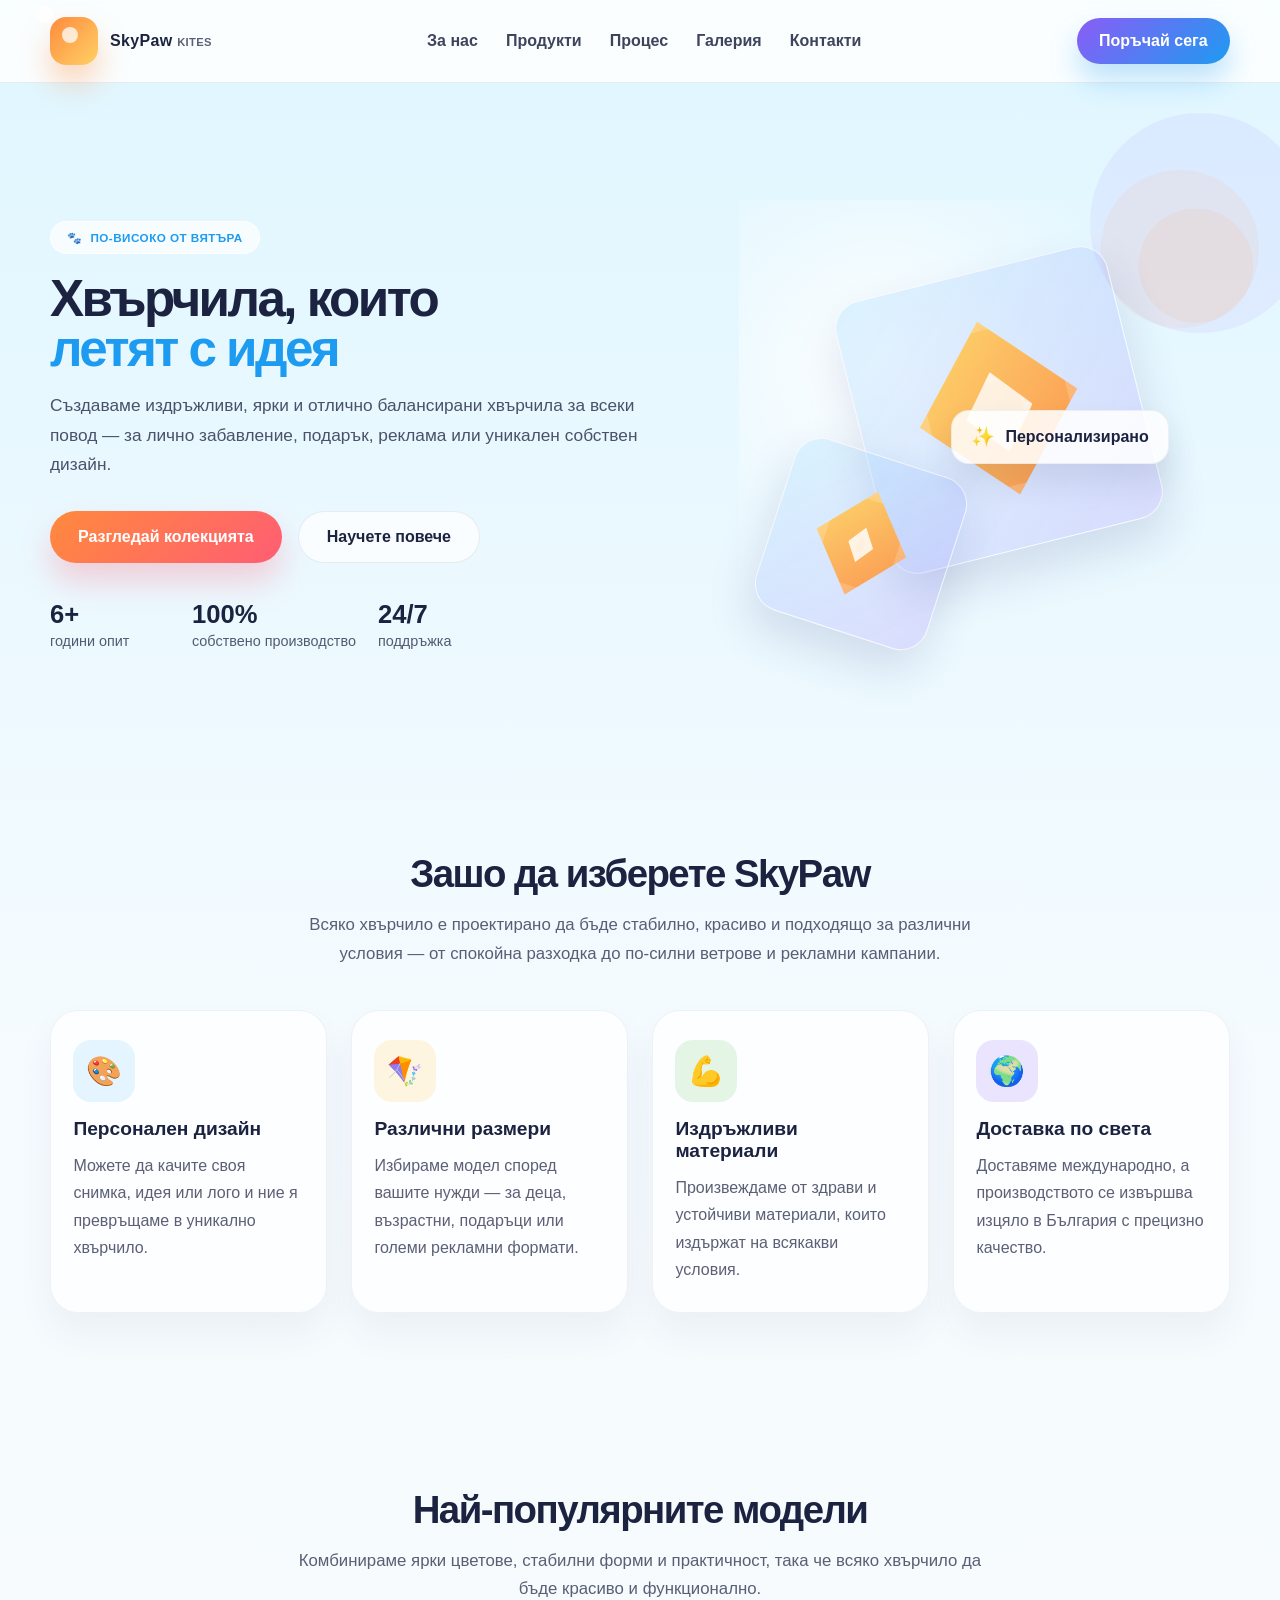
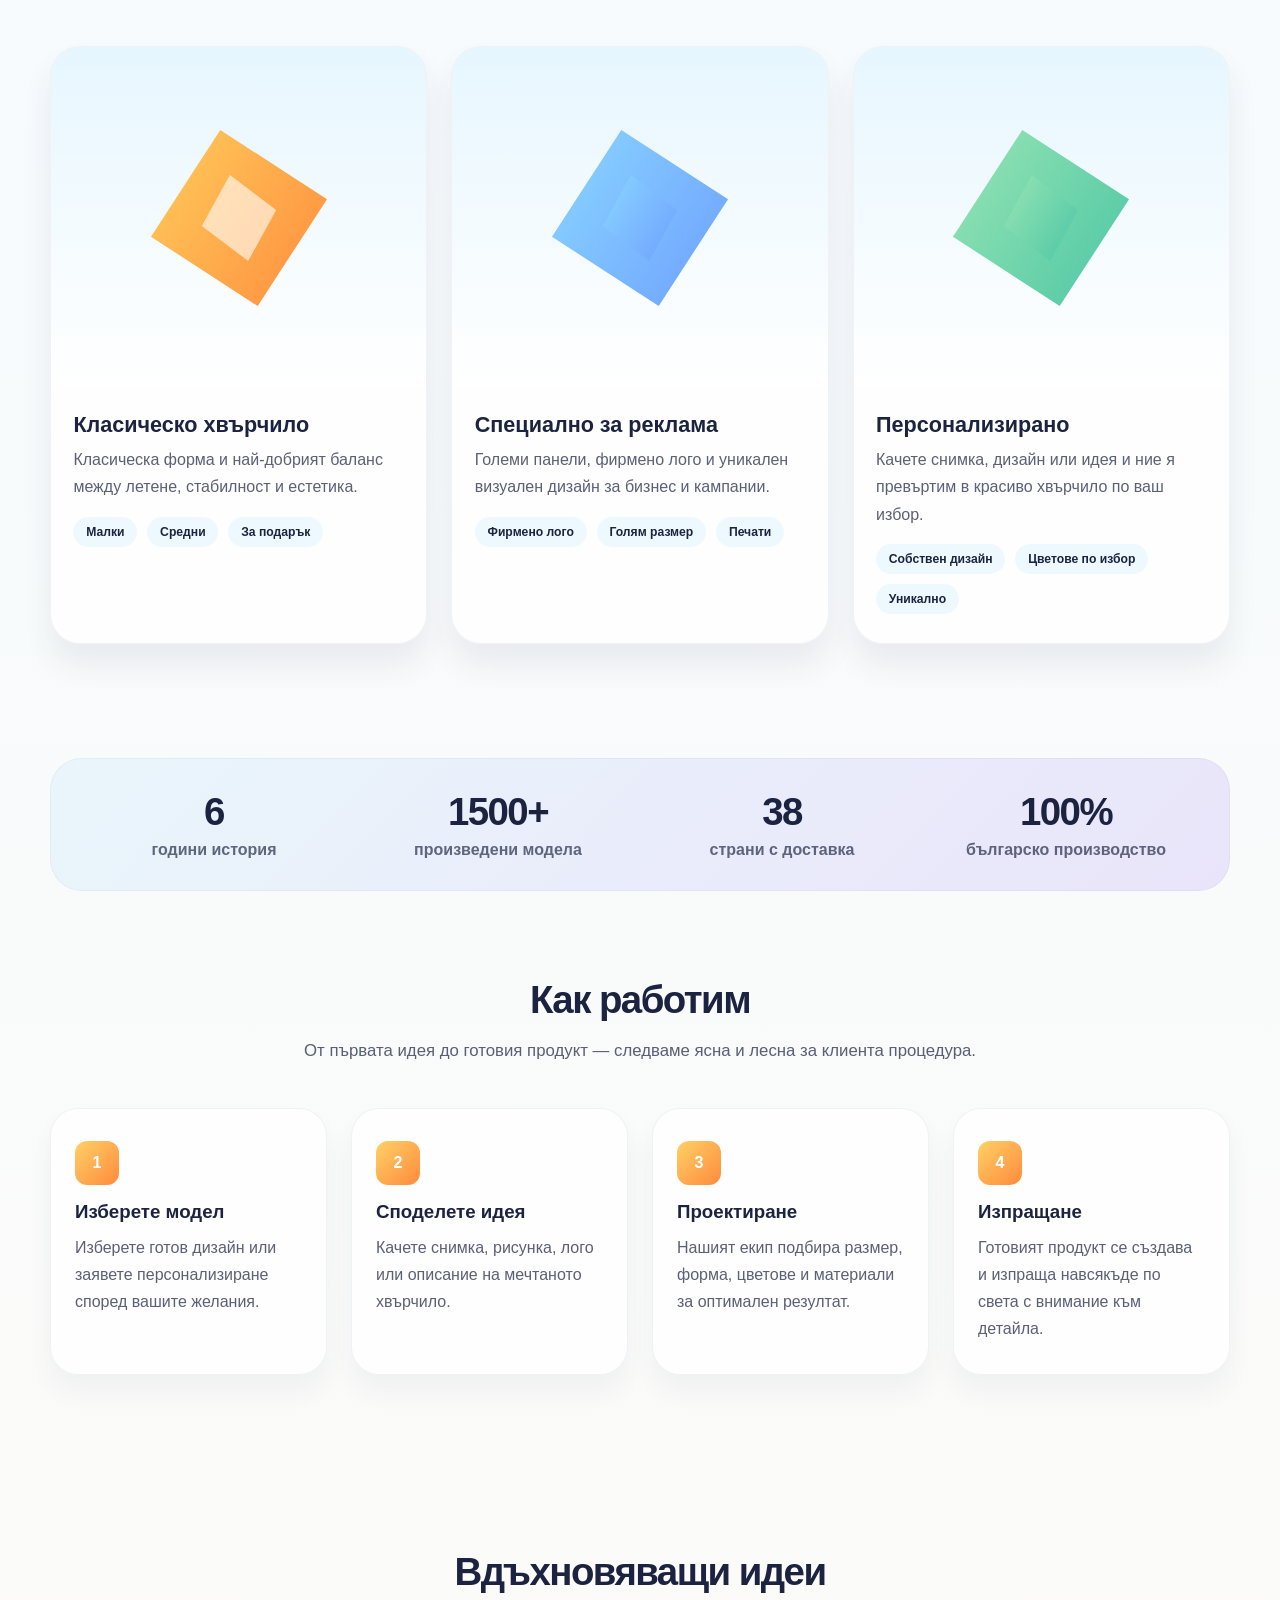
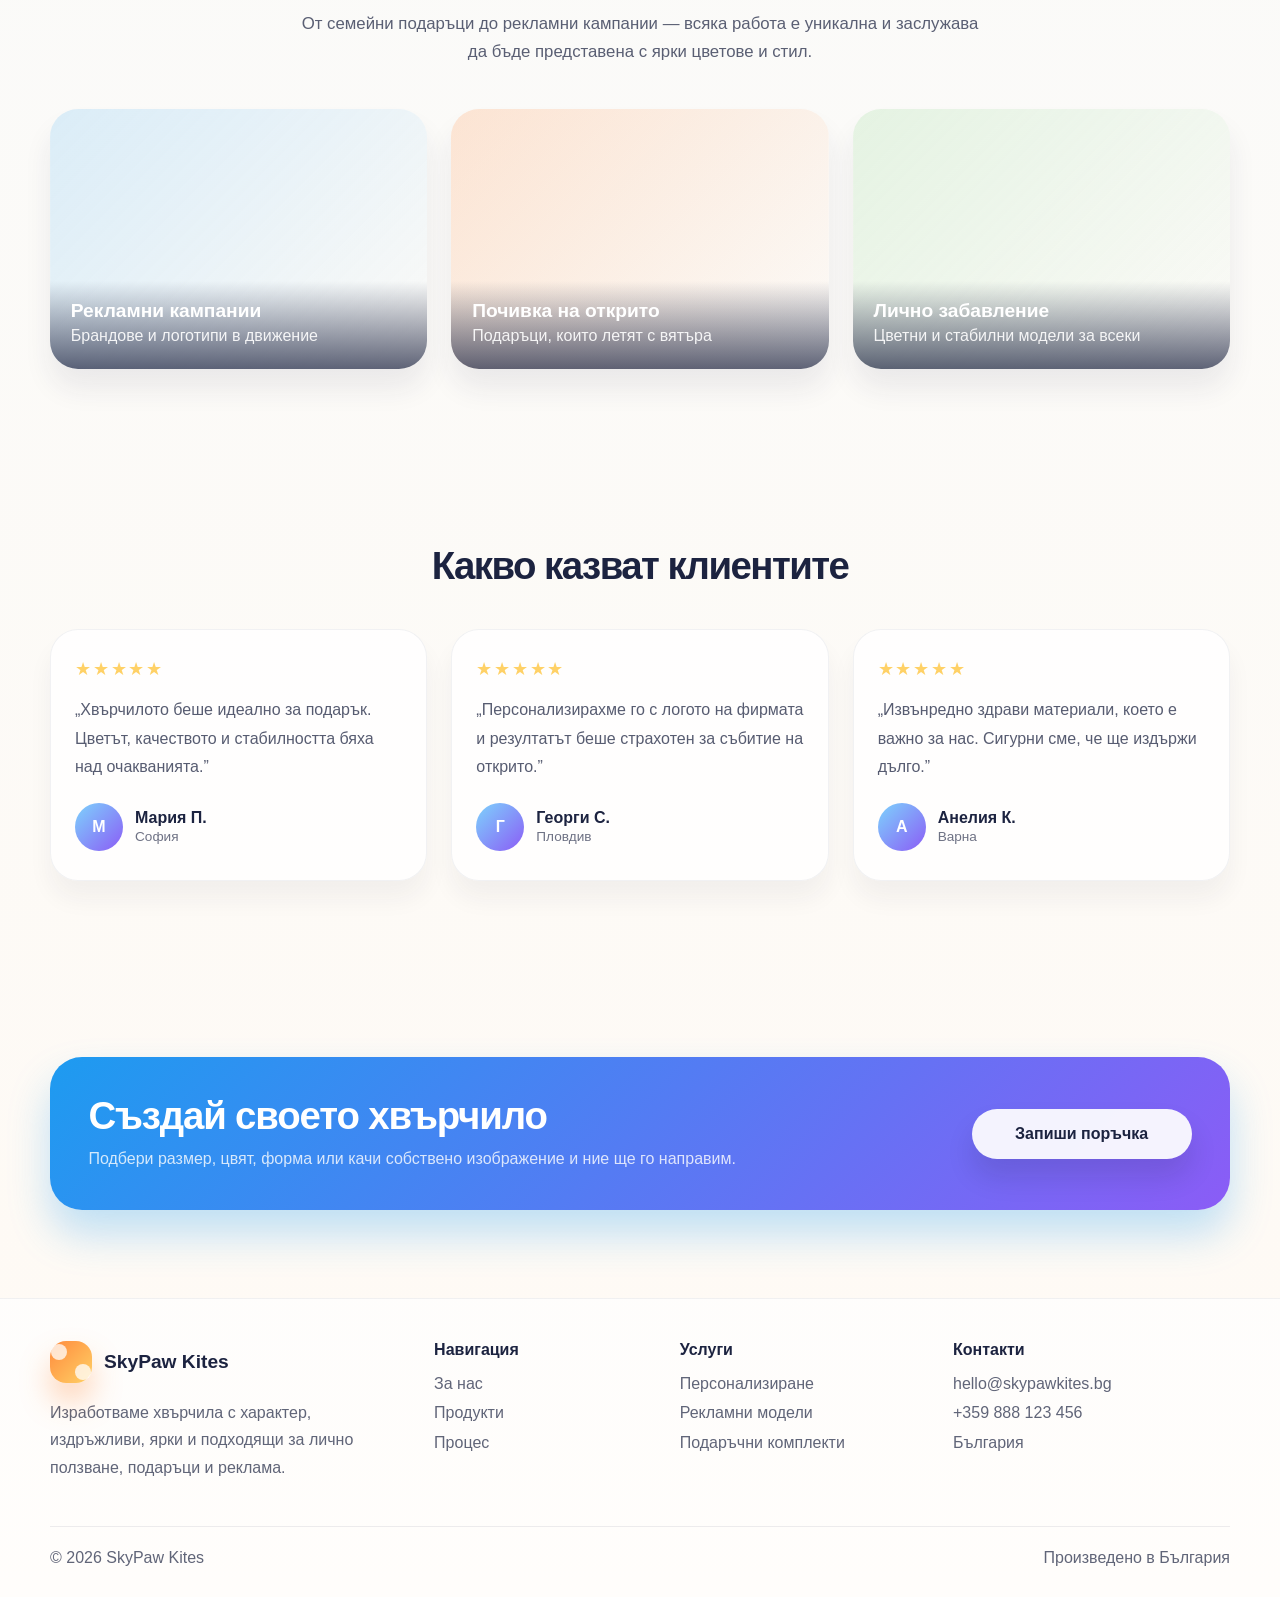
==== index.html @ 5411e449 "init commit" ====
<!DOCTYPE html>
<html lang="bg">
  <head>
    <meta charset="UTF-8" />
    <meta name="viewport" content="width=device-width, initial-scale=1.0" />
    <title>SkyPaw Kites | Хвърчила по поръчка</title>
    <meta
      name="description"
      content="Производство и продажба на качествени хвърчила за лично ползване, подарък и реклама. Изработка по идея, собствен дизайн и фирмено лого."
    />
    <link rel="stylesheet" href="style.css" />
  </head>
  <body>
    <header class="site-header">
      <div class="container navbar">
        <a href="#home" class="brand" aria-label="SkyPaw Kites">
          <span class="brand-mark" aria-hidden="true"></span>
          <span>
            SkyPaw
            <small>KITES</small>
          </span>
        </a>

        <nav class="nav" aria-label="Главна навигация">
          <a href="#about">За нас</a>
          <a href="#products">Продукти</a>
          <a href="#process">Процес</a>
          <a href="#gallery">Галерия</a>
          <a href="#contacts">Контакти</a>
        </nav>

        <a href="#contacts" class="nav-cta">Поръчай сега</a>

        <button class="menu-toggle" aria-label="Отвори меню" aria-expanded="false">
          <span></span>
          <span></span>
          <span></span>
        </button>
      </div>
    </header>

    <main id="home">
      <section class="hero">
        <div class="paw-pattern" aria-hidden="true"></div>
        <div class="container hero-grid">
          <div class="hero-copy reveal">
            <span class="eyebrow">По-високо от вятъра</span>
            <h1>
              Хвърчила, които<span> летят с идея</span>
            </h1>
            <p>
              Създаваме издръжливи, ярки и отлично балансирани хвърчила за всеки повод —
              за лично забавление, подарък, реклама или уникален собствен дизайн.
            </p>

            <div class="hero-actions">
              <a href="#products" class="primary-btn">Разгледай колекцията</a>
              <a href="#about" class="secondary-btn">Научете повече</a>
            </div>

            <div class="hero-meta">
              <div class="meta-item">
                <strong>6+</strong>
                <span>години опит</span>
              </div>
              <div class="meta-item">
                <strong>100%</strong>
                <span>собствено производство</span>
              </div>
              <div class="meta-item">
                <strong>24/7</strong>
                <span>поддръжка</span>
              </div>
            </div>
          </div>

          <div class="hero-visual reveal" aria-label="Илюстрация на хвърчило">
            <div class="kite-stage">
              <div class="kite-card kite-main"></div>
              <div class="kite-card kite-small"></div>
              <div class="kite-tag">Персонализирано</div>
            </div>
          </div>
        </div>
      </section>

      <section class="section" id="about">
        <div class="container">
          <div class="section-header reveal">
            <h2>Зашо да изберете SkyPaw</h2>
            <p>
              Всяко хвърчило е проектирано да бъде стабилно, красиво и подходящо за
              различни условия — от спокойна разходка до по-силни ветрове и рекламни кампании.
            </p>
          </div>

          <div class="feature-grid">
            <article class="feature-card reveal">
              <div class="icon-box">🎨</div>
              <h3>Персонален дизайн</h3>
              <p>Можете да качите своя снимка, идея или лого и ние я превръщаме в уникално хвърчило.</p>
            </article>

            <article class="feature-card reveal">
              <div class="icon-box">🪁</div>
              <h3>Различни размери</h3>
              <p>Избираме модел според вашите нужди — за деца, възрастни, подаръци или големи рекламни формати.</p>
            </article>

            <article class="feature-card reveal">
              <div class="icon-box">💪</div>
              <h3>Издръжливи материали</h3>
              <p>Произвеждаме от здрави и устойчиви материали, които издържат на всякакви условия.</p>
            </article>

            <article class="feature-card reveal">
              <div class="icon-box">🌍</div>
              <h3>Доставка по света</h3>
              <p>Доставяме международно, а производството се извършва изцяло в България с прецизно качество.</p>
            </article>
          </div>
        </div>
      </section>

      <section class="section" id="products">
        <div class="container">
          <div class="section-header reveal">
            <h2>Най-популярните модели</h2>
            <p>
              Комбинираме ярки цветове, стабилни форми и практичност, така че всяко хвърчило да
              бъде красиво и функционално.
            </p>
          </div>

          <div class="product-grid">
            <article class="product-card reveal">
              <div class="product-visual" aria-label="Класическо хвърчило">
                <span class="kite-shape"></span>
              </div>
              <div class="product-content">
                <h3>Класическо хвърчило</h3>
                <p>Класическа форма и най-добрият баланс между летене, стабилност и естетика.</p>
                <div class="product-badges">
                  <span>Малки</span>
                  <span>Средни</span>
                  <span>За подарък</span>
                </div>
              </div>
            </article>

            <article class="product-card reveal">
              <div class="product-visual" aria-label="Ново хвърчило">
                <span class="kite-shape"></span>
              </div>
              <div class="product-content">
                <h3>Специално за реклама</h3>
                <p>Големи панели, фирмено лого и уникален визуален дизайн за бизнес и кампании.</p>
                <div class="product-badges">
                  <span>Фирмено лого</span>
                  <span>Голям размер</span>
                  <span>Печати</span>
                </div>
              </div>
            </article>

            <article class="product-card reveal">
              <div class="product-visual" aria-label="Персонализирано хвърчило">
                <span class="kite-shape"></span>
              </div>
              <div class="product-content">
                <h3>Персонализирано</h3>
                <p>Качете снимка, дизайн или идея и ние я превъртим в красиво хвърчило по ваш избор.</p>
                <div class="product-badges">
                  <span>Собствен дизайн</span>
                  <span>Цветове по избор</span>
                  <span>Уникално</span>
                </div>
              </div>
            </article>
          </div>
        </div>
      </section>

      <section class="stats-strip">
        <div class="container">
          <div class="stats-box reveal">
            <div class="stat">
              <strong>6</strong>
              <span>години история</span>
            </div>
            <div class="stat">
              <strong>1500+</strong>
              <span>произведени модела</span>
            </div>
            <div class="stat">
              <strong>38</strong>
              <span>страни с доставка</span>
            </div>
            <div class="stat">
              <strong>100%</strong>
              <span>българско производство</span>
            </div>
          </div>
        </div>
      </section>

      <section class="section" id="process">
        <div class="container">
          <div class="section-header reveal">
            <h2>Как работим</h2>
            <p>
              От първата идея до готовия продукт — следваме ясна и лесна за клиента процедура.
            </p>
          </div>

          <div class="process-grid">
            <article class="process-card reveal">
              <div class="process-number">1</div>
              <h3>Изберете модел</h3>
              <p>Изберете готов дизайн или заявете персонализиране според вашите желания.</p>
            </article>

            <article class="process-card reveal">
              <div class="process-number">2</div>
              <h3>Споделете идея</h3>
              <p>Качете снимка, рисунка, лого или описание на мечтаното хвърчило.</p>
            </article>

            <article class="process-card reveal">
              <div class="process-number">3</div>
              <h3>Проектиране</h3>
              <p>Нашият екип подбира размер, форма, цветове и материали за оптимален резултат.</p>
            </article>

            <article class="process-card reveal">
              <div class="process-number">4</div>
              <h3>Изпращане</h3>
              <p>Готовият продукт се създава и изпраща навсякъде по света с внимание към детайла.</p>
            </article>
          </div>
        </div>
      </section>

      <section class="section" id="gallery">
        <div class="container">
          <div class="section-header reveal">
            <h2>Вдъхновяващи идеи</h2>
            <p>
              От семейни подаръци до рекламни кампании — всяка работа е уникална и заслужава да
              бъде представена с ярки цветове и стил.
            </p>
          </div>

          <div class="gallery-grid">
            <article class="gallery-card reveal">
              <div class="overlay">
                <strong>Рекламни кампании</strong>
                <span>Брандове и логотипи в движение</span>
              </div>
            </article>

            <article class="gallery-card reveal">
              <div class="overlay">
                <strong>Почивка на открито</strong>
                <span>Подаръци, които летят с вятъра</span>
              </div>
            </article>

            <article class="gallery-card reveal">
              <div class="overlay">
                <strong>Лично забавление</strong>
                <span>Цветни и стабилни модели за всеки</span>
              </div>
            </article>
          </div>
        </div>
      </section>

      <section class="section">
        <div class="container">
          <div class="section-header reveal">
            <h2>Какво казват клиентите</h2>
          </div>

          <div class="testimonials">
            <article class="testimonial reveal">
              <div class="stars">★★★★★</div>
              <p>„Хвърчилото беше идеално за подарък. Цветът, качеството и стабилността бяха над очакванията.”</p>
              <div class="person">
                <div class="avatar">М</div>
                <div>
                  <b>Мария П.</b>
                  <span>София</span>
                </div>
              </div>
            </article>

            <article class="testimonial reveal">
              <div class="stars">★★★★★</div>
              <p>„Персонализирахме го с логото на фирмата и резултатът беше страхотен за събитие на открито.”</p>
              <div class="person">
                <div class="avatar">Г</div>
                <div>
                  <b>Георги С.</b>
                  <span>Пловдив</span>
                </div>
              </div>
            </article>

            <article class="testimonial reveal">
              <div class="stars">★★★★★</div>
              <p>„Извънредно здрави материали, което е важно за нас. Сигурни сме, че ще издържи дълго.”</p>
              <div class="person">
                <div class="avatar">А</div>
                <div>
                  <b>Анелия К.</b>
                  <span>Варна</span>
                </div>
              </div>
            </article>
          </div>
        </div>
      </section>

      <section class="section" id="contacts">
        <div class="container">
          <div class="cta-box reveal">
            <div>
              <h3>Създай своето хвърчило</h3>
              <p>Подбери размер, цвят, форма или качи собствено изображение и ние ще го направим.</p>
            </div>
            <a href="mailto:hello@skypawkites.bg" class="inline-btn">Запиши поръчка</a>
          </div>
        </div>
      </section>
    </main>

    <footer class="site-footer">
      <div class="container">
        <div class="footer-grid">
          <div>
            <div class="footer-brand">
              <span class="brand-mark" aria-hidden="true"></span>
              <span>SkyPaw Kites</span>
            </div>
            <p class="footer-copy">
              Изработваме хвърчила с характер, издръжливи, ярки и подходящи за лично ползване,
              подаръци и реклама.
            </p>
          </div>

          <div class="footer-col">
            <h4>Навигация</h4>
            <ul>
              <li><a href="#about">За нас</a></li>
              <li><a href="#products">Продукти</a></li>
              <li><a href="#process">Процес</a></li>
            </ul>
          </div>

          <div class="footer-col">
            <h4>Услуги</h4>
            <ul>
              <li>Персонализиране</li>
              <li>Рекламни модели</li>
              <li>Подаръчни комплекти</li>
            </ul>
          </div>

          <div class="footer-col">
            <h4>Контакти</h4>
            <ul>
              <li>hello@skypawkites.bg</li>
              <li>+359 888 123 456</li>
              <li>България</li>
            </ul>
          </div>
        </div>

        <div class="footer-bottom">
          <span>© <span data-year></span> SkyPaw Kites</span>
          <span>Произведено в България</span>
        </div>
      </div>
    </footer>

    <script src="script.js"></script>
  </body>
</html>
---- style.css ----
:root {
  --sky: #7dd3fc;
  --sky-deep: #1d9bf0;
  --sun: #ffd166;
  --orange: #ff8a3d;
  --coral: #ff5d73;
  --grass: #7ccf7d;
  --mint: #9ae6b4;
  --purple: #8b5cf6;
  --navy: #1c2340;
  --white: #ffffff;
  --cream: #fff9ef;
  --shadow: rgba(28, 35, 64, 0.18);
}

* {
  box-sizing: border-box;
}

html {
  scroll-behavior: smooth;
}

body {
  margin: 0;
  font-family: "Segoe UI", Tahoma, Geneva, Verdana, sans-serif;
  background: linear-gradient(180deg, #dff6ff 0%, #f5fbff 22%, #fffaf4 100%);
  color: var(--navy);
}

img {
  max-width: 100%;
  display: block;
}

a {
  text-decoration: none;
  color: inherit;
}

button,
input,
textarea {
  font: inherit;
}

.container {
  width: min(1180px, calc(100% - 32px));
  margin: 0 auto;
}

.site-header {
  position: sticky;
  top: 0;
  z-index: 50;
  background: rgba(255, 255, 255, 0.82);
  backdrop-filter: blur(14px);
  border-bottom: 1px solid rgba(28, 35, 64, 0.08);
}

.navbar {
  display: flex;
  align-items: center;
  justify-content: space-between;
  min-height: 82px;
  gap: 18px;
}

.brand {
  display: inline-flex;
  align-items: center;
  gap: 12px;
  font-weight: 900;
  letter-spacing: 0.02em;
}

.brand-mark {
  position: relative;
  width: 48px;
  height: 48px;
  display: grid;
  place-items: center;
  border-radius: 16px;
  background: linear-gradient(135deg, var(--orange), var(--sun));
  box-shadow: 0 18px 30px rgba(255, 138, 61, 0.35);
}

.brand-mark::before,
.brand-mark::after {
  content: "";
  position: absolute;
  width: 16px;
  height: 16px;
  background: rgba(255, 255, 255, 0.75);
  border-radius: 50%;
}

.brand-mark::before {
  transform: translate(-12px, -10px);
}

.brand-mark::after {
  transform: translate(12px, 10px);
}

.brand span {
  display: block;
}

.brand small {
  font-size: 0.7rem;
  color: rgba(28, 35, 64, 0.72);
}

.nav {
  display: flex;
  align-items: center;
  gap: 28px;
}

.nav a {
  font-weight: 700;
  color: rgba(28, 35, 64, 0.85);
}

.nav a:hover,
.nav a:focus-visible {
  color: var(--sky-deep);
}

.nav-cta {
  display: inline-flex;
  align-items: center;
  justify-content: center;
  padding: 0.9rem 1.4rem;
  border-radius: 999px;
  background: linear-gradient(135deg, var(--purple), var(--sky-deep));
  color: var(--white);
  font-weight: 800;
  box-shadow: 0 16px 28px rgba(29, 155, 240, 0.28);
}

.menu-toggle {
  display: none;
  border: 0;
  background: transparent;
  width: 46px;
  height: 46px;
  border-radius: 12px;
  cursor: pointer;
}

.menu-toggle span {
  display: block;
  width: 26px;
  height: 3px;
  background: var(--navy);
  margin: 6px auto;
  border-radius: 10px;
}

.hero {
  position: relative;
  overflow: hidden;
  padding: 82px 0 60px;
}

.paw-pattern,
.paw-pattern::before,
.paw-pattern::after {
  position: absolute;
  background: rgba(139, 92, 246, 0.08);
  border-radius: 50%;
  pointer-events: none;
}

.paw-pattern {
  width: 220px;
  height: 220px;
  right: -30px;
  top: 30px;
}

.paw-pattern::before,
.paw-pattern::after {
  content: "";
  inset: 0;
  background: rgba(255, 138, 61, 0.08);
}

.paw-pattern::before {
  transform: scale(0.72) translate(-28px, 36px);
}

.paw-pattern::after {
  transform: scale(0.52) translate(-8px, 82px);
}

.hero-grid {
  display: grid;
  grid-template-columns: 1.1fr 0.9fr;
  align-items: center;
  gap: 42px;
}

.eyebrow {
  display: inline-flex;
  align-items: center;
  gap: 8px;
  padding: 0.55rem 1rem;
  border-radius: 999px;
  background: rgba(255, 255, 255, 0.7);
  border: 1px solid rgba(255, 255, 255, 0.7);
  color: var(--sky-deep);
  font-weight: 800;
  letter-spacing: 0.04em;
  text-transform: uppercase;
  font-size: 0.73rem;
}

.eyebrow::before {
  content: "🐾";
}

.hero h1 {
  margin: 1.2rem 0 1rem;
  font-size: clamp(2.7rem, 4vw, 5rem);
  line-height: 0.98;
  letter-spacing: -0.05em;
}

.hero h1 span {
  display: inline-block;
  color: var(--sky-deep);
}

.hero p {
  max-width: 620px;
  font-size: 1.08rem;
  line-height: 1.7;
  color: rgba(28, 35, 64, 0.78);
}

.hero-actions {
  display: flex;
  flex-wrap: wrap;
  gap: 16px;
  margin-top: 2rem;
}

.primary-btn,
.secondary-btn,
.inline-btn {
  display: inline-flex;
  align-items: center;
  justify-content: center;
  border-radius: 999px;
  padding: 1rem 1.75rem;
  font-weight: 800;
  transition: transform 0.2s ease, box-shadow 0.2s ease;
}

.primary-btn {
  background: linear-gradient(135deg, var(--orange), var(--coral));
  color: var(--white);
  box-shadow: 0 18px 32px rgba(255, 93, 115, 0.28);
}

.secondary-btn {
  background: rgba(255, 255, 255, 0.7);
  border: 1px solid rgba(28, 35, 64, 0.08);
  color: var(--navy);
}

.primary-btn:hover,
.secondary-btn:hover,
.inline-btn:hover,
.nav-cta:hover {
  transform: translateY(-2px);
}

.hero-meta {
  display: flex;
  flex-wrap: wrap;
  gap: 22px;
  margin-top: 2.3rem;
}

.meta-item {
  display: flex;
  flex-direction: column;
  gap: 4px;
  min-width: 120px;
}

.meta-item strong {
  font-size: 1.6rem;
}

.meta-item span {
  color: rgba(28, 35, 64, 0.74);
  font-size: 0.9rem;
}

.hero-visual {
  position: relative;
  min-height: 540px;
  display: flex;
  align-items: center;
  justify-content: center;
}

.kite-stage {
  position: relative;
  width: min(100%, 470px);
  aspect-ratio: 1;
  background: radial-gradient(circle at 30% 35%, rgba(255, 255, 255, 0.9), rgba(255, 255, 255, 0.3) 35%, transparent 60%);
}

.kite-card {
  position: absolute;
  width: 240px;
  height: 240px;
  border-radius: 28px;
  background: linear-gradient(135deg, rgba(125, 211, 252, 0.22), rgba(139, 92, 246, 0.18));
  border: 1px solid rgba(255, 255, 255, 0.7);
  box-shadow: 0 22px 46px rgba(38, 52, 121, 0.14);
}

.kite-card::before,
.kite-card::after {
  content: "";
  position: absolute;
  inset: 48px 58px 52px 58px;
  background: linear-gradient(135deg, rgba(255, 217, 102, 0.95), rgba(255, 138, 61, 0.9));
  clip-path: polygon(50% 0%, 100% 50%, 50% 100%, 0% 50%);
  border-radius: 24px;
  box-shadow: inset 0 0 0 10px rgba(255, 255, 255, 0.18);
}

.kite-card::after {
  inset: 100px 105px 96px 105px;
  background: rgba(255, 255, 255, 0.8);
  clip-path: polygon(50% 0%, 100% 50%, 50% 100%, 0% 50%);
}

.kite-main {
  width: 280px;
  height: 280px;
  right: 70px;
  top: 70px;
  transform: rotate(-14deg);
}

.kite-small {
  width: 180px;
  height: 180px;
  left: 32px;
  bottom: 36px;
  transform: rotate(18deg);
}

.kite-small::before,
.kite-small::after {
  inset: 34px 42px 36px 42px;
}

.kite-small::after {
  inset: 72px 76px 70px 76px;
}

.kite-tag {
  position: absolute;
  right: 40px;
  top: 210px;
  display: inline-flex;
  align-items: center;
  gap: 10px;
  padding: 0.9rem 1.2rem;
  background: rgba(255, 255, 255, 0.85);
  border: 1px solid rgba(28, 35, 64, 0.06);
  border-radius: 18px;
  box-shadow: 0 18px 32px rgba(28, 35, 64, 0.1);
  font-weight: 800;
  color: var(--navy);
}

.kite-tag::before {
  content: "✨";
  font-size: 1.2rem;
}

.section {
  padding: 88px 0;
}

.section-header {
  text-align: center;
  max-width: 700px;
  margin: 0 auto 42px;
}

.section-header h2 {
  margin: 0;
  font-size: clamp(2rem, 3vw, 3.1rem);
  line-height: 1.1;
  letter-spacing: -0.04em;
}

.section-header p {
  margin-top: 1rem;
  color: rgba(28, 35, 64, 0.72);
  line-height: 1.7;
  font-size: 1.05rem;
}

.feature-grid,
.product-grid,
.process-grid,
.gallery-grid,
.testimonials,
.footer-grid {
  display: grid;
  gap: 24px;
}

.feature-grid {
  grid-template-columns: repeat(4, minmax(0, 1fr));
}

.feature-card {
  padding: 1.8rem 1.4rem;
  border-radius: 28px;
  background: rgba(255, 255, 255, 0.78);
  border: 1px solid rgba(28, 35, 64, 0.06);
  box-shadow: 0 20px 36px rgba(49, 62, 103, 0.06);
}

.icon-box {
  width: 62px;
  height: 62px;
  display: grid;
  place-items: center;
  border-radius: 18px;
  font-size: 1.8rem;
  margin-bottom: 1rem;
}

.feature-card:nth-child(1) .icon-box { background: rgba(125, 211, 252, 0.2); }
.feature-card:nth-child(2) .icon-box { background: rgba(255, 209, 102, 0.2); }
.feature-card:nth-child(3) .icon-box { background: rgba(124, 207, 125, 0.2); }
.feature-card:nth-child(4) .icon-box { background: rgba(139, 92, 246, 0.16); }

.feature-card h3 {
  margin: 0 0 0.75rem;
  font-size: 1.2rem;
}

.feature-card p {
  margin: 0;
  line-height: 1.7;
  color: rgba(28, 35, 64, 0.72);
}

.product-grid {
  grid-template-columns: repeat(3, minmax(0, 1fr));
}

.product-card {
  position: relative;
  overflow: hidden;
  border-radius: 30px;
  border: 1px solid rgba(28, 35, 64, 0.06);
  background: rgba(255, 255, 255, 0.8);
  box-shadow: 0 20px 30px rgba(45, 53, 93, 0.08);
}

.product-visual {
  position: relative;
  aspect-ratio: 1.1;
  display: grid;
  place-items: center;
  font-size: 0;
  background: linear-gradient(180deg, rgba(125, 211, 252, 0.18), rgba(255, 255, 255, 0.9));
}

.product-visual .kite-shape {
  position: relative;
  width: 180px;
  height: 180px;
  display: block;
  transform: rotate(-12deg);
}

.product-visual .kite-shape::before,
.product-visual .kite-shape::after {
  content: "";
  position: absolute;
  inset: 0;
  background: linear-gradient(135deg, #ffcf5c, #ff8a3d);
  clip-path: polygon(50% 0%, 100% 50%, 50% 100%, 0% 50%);
  border-radius: 20px;
}

.product-visual .kite-shape::after {
  inset: 46px 52px;
  background: rgba(255, 255, 255, 0.6);
}

.product-card:nth-child(2) .kite-shape::before,
.product-card:nth-child(2) .kite-shape::after {
  background: linear-gradient(135deg, #8bd8ff, #6d9eff);
}

.product-card:nth-child(3) .kite-shape::before,
.product-card:nth-child(3) .kite-shape::after {
  background: linear-gradient(135deg, #9ae6b4, #4ac5a5);
}

.product-content {
  padding: 1.5rem 1.4rem 1.8rem;
}

.product-content h3 {
  margin: 0 0 0.5rem;
  font-size: 1.35rem;
}

.product-content p {
  margin: 0;
  color: rgba(28, 35, 64, 0.72);
  line-height: 1.7;
}

.product-badges {
  display: flex;
  flex-wrap: wrap;
  gap: 10px;
  margin-top: 1rem;
}

.product-badges span {
  display: inline-flex;
  padding: 0.5rem 0.8rem;
  border-radius: 999px;
  background: rgba(125, 211, 252, 0.12);
  color: var(--navy);
  font-size: 0.76rem;
  font-weight: 700;
}

.stats-strip {
  padding: 26px 0 0;
}

.stats-box {
  display: grid;
  grid-template-columns: repeat(4, minmax(0, 1fr));
  gap: 20px;
  padding: 2rem;
  border-radius: 32px;
  background: linear-gradient(135deg, rgba(125, 211, 252, 0.12), rgba(139, 92, 246, 0.14));
  box-shadow: inset 0 0 0 1px rgba(28, 35, 64, 0.04);
}

.stat {
  text-align: center;
}

.stat strong {
  display: block;
  font-size: clamp(2rem, 3vw, 2.8rem);
  letter-spacing: -0.04em;
  color: var(--navy);
}

.stat span {
  display: block;
  margin-top: 0.45rem;
  color: rgba(28, 35, 64, 0.68);
  font-weight: 700;
}

.process-grid {
  grid-template-columns: repeat(4, minmax(0, 1fr));
}

.process-card {
  position: relative;
  padding: 2rem 1.5rem;
  background: rgba(255, 255, 255, 0.8);
  border: 1px solid rgba(28, 35, 64, 0.06);
  border-radius: 28px;
  box-shadow: 0 16px 26px rgba(42, 51, 80, 0.05);
}

.process-number {
  display: inline-grid;
  place-items: center;
  width: 44px;
  height: 44px;
  border-radius: 12px;
  background: linear-gradient(135deg, var(--sun), var(--orange));
  color: var(--white);
  font-weight: 900;
  margin-bottom: 1rem;
}

.process-card h3 {
  margin: 0 0 0.7rem;
}

.process-card p {
  margin: 0;
  color: rgba(28, 35, 64, 0.72);
  line-height: 1.7;
}

.gallery-grid {
  grid-template-columns: repeat(3, minmax(0, 1fr));
}

.gallery-card {
  position: relative;
  min-height: 260px;
  border-radius: 28px;
  overflow: hidden;
  box-shadow: 0 20px 28px rgba(35, 43, 79, 0.08);
  background-size: cover;
  background-position: center;
}

.gallery-card:nth-child(1) {
  background-image: linear-gradient(135deg, rgba(29, 155, 240, 0.15), rgba(255, 255, 255, 0)), url('https://images.unsplash.com/photo-1521295121783-8a321d551ad2?auto=format&fit=crop&w=1200&q=80');
}

.gallery-card:nth-child(2) {
  background-image: linear-gradient(135deg, rgba(255, 138, 61, 0.2), rgba(255, 255, 255, 0)), url('https://images.unsplash.com/photo-1507525428034-b723cf961d3e?auto=format&fit=crop&w=1200&q=80');
}

.gallery-card:nth-child(3) {
  background-image: linear-gradient(135deg, rgba(124, 207, 125, 0.18), rgba(255, 255, 255, 0)), url('https://images.unsplash.com/photo-1500530855697-b586d89ba3ee?auto=format&fit=crop&w=1200&q=80');
}

.gallery-card .overlay {
  position: absolute;
  inset: auto 0 0 0;
  padding: 1.2rem 1.3rem 1.5rem;
  background: linear-gradient(180deg, transparent, rgba(28, 35, 64, 0.7));
  color: var(--white);
}

.gallery-card strong {
  display: block;
  font-size: 1.2rem;
}

.gallery-card span {
  display: block;
  margin-top: 0.28rem;
  opacity: 0.9;
}

.testimonials {
  grid-template-columns: repeat(3, minmax(0, 1fr));
}

.testimonial {
  padding: 1.8rem 1.5rem;
  border-radius: 28px;
  background: rgba(255, 255, 255, 0.8);
  border: 1px solid rgba(28, 35, 64, 0.06);
  box-shadow: 0 18px 24px rgba(33, 38, 66, 0.05);
}

.stars {
  font-size: 1.1rem;
  letter-spacing: 0.1em;
  color: var(--sun);
  margin-bottom: 1rem;
}

.testimonial p {
  margin: 0 0 1.3rem;
  color: rgba(28, 35, 64, 0.74);
  line-height: 1.8;
}

.person {
  display: flex;
  align-items: center;
  gap: 12px;
}

.avatar {
  width: 48px;
  height: 48px;
  display: grid;
  place-items: center;
  border-radius: 50%;
  background: linear-gradient(135deg, var(--sky), var(--purple));
  color: var(--white);
  font-weight: 800;
}

.person b {
  display: block;
}

.person span {
  color: rgba(28, 35, 64, 0.64);
  font-size: 0.85rem;
}

.cta-box {
  display: flex;
  align-items: center;
  justify-content: space-between;
  gap: 24px;
  padding: clamp(1.8rem, 3vw, 2.8rem);
  border-radius: 32px;
  background: linear-gradient(135deg, #1d9bf0, #8b5cf6);
  color: var(--white);
  box-shadow: 0 24px 42px rgba(29, 155, 240, 0.28);
}

.cta-box h3 {
  margin: 0 0 0.45rem;
  font-size: clamp(1.8rem, 3vw, 2.6rem);
  line-height: 1.1;
  letter-spacing: -0.03em;
}

.cta-box p {
  margin: 0;
  color: rgba(255, 255, 255, 0.8);
  line-height: 1.7;
}

.inline-btn {
  background: rgba(255, 255, 255, 0.92);
  color: var(--navy);
  min-width: 220px;
  box-shadow: 0 18px 28px rgba(14, 17, 30, 0.12);
}

.site-footer {
  padding: 42px 0 30px;
  background: rgba(255, 255, 255, 0.7);
  border-top: 1px solid rgba(28, 35, 64, 0.06);
}

.footer-grid {
  grid-template-columns: 1.3fr 0.8fr 0.9fr 1fr;
  align-items: start;
}

.footer-brand {
  display: flex;
  align-items: center;
  gap: 12px;
  font-weight: 900;
  font-size: 1.2rem;
}

.footer-brand .brand-mark {
  width: 42px;
  height: 42px;
}

.footer-copy {
  margin-top: 1rem;
  color: rgba(28, 35, 64, 0.7);
  line-height: 1.7;
}

.footer-col h4 {
  margin: 0 0 1rem;
  font-size: 1rem;
}

.footer-col ul {
  list-style: none;
  margin: 0;
  padding: 0;
  display: grid;
  gap: 0.7rem;
  color: rgba(28, 35, 64, 0.7);
}

.footer-bottom {
  display: flex;
  justify-content: space-between;
  gap: 16px;
  padding-top: 1.4rem;
  margin-top: 1.8rem;
  border-top: 1px solid rgba(28, 35, 64, 0.08);
  color: rgba(28, 35, 64, 0.7);
}

.hidden {
  display: none !important;
}

.reveal {
  opacity: 0;
  transform: translateY(30px);
  transition: opacity 0.7s ease, transform 0.7s ease;
}

.reveal.visible {
  opacity: 1;
  transform: translateY(0);
}

@media (max-width: 980px) {
  .hero-grid,
  .feature-grid,
  .product-grid,
  .process-grid,
  .gallery-grid,
  .testimonials,
  .footer-grid,
  .stats-box {
    grid-template-columns: 1fr 1fr;
  }

  .hero-grid {
    grid-template-columns: 1fr;
  }

  .nav {
    position: absolute;
    top: 100%;
    left: 16px;
    right: 16px;
    display: none;
    flex-direction: column;
    align-items: flex-start;
    background: rgba(255, 255, 255, 0.96);
    padding: 1rem 1.2rem 1.2rem;
    border: 1px solid rgba(28, 35, 64, 0.08);
    border-radius: 22px;
    box-shadow: 0 20px 40px rgba(28, 35, 64, 0.12);
  }

  .nav.is-open {
    display: flex;
  }

  .menu-toggle {
    display: block;
  }

  .cta-box {
    flex-direction: column;
    align-items: flex-start;
  }
}

@media (max-width: 640px) {
  .feature-grid,
  .product-grid,
  .process-grid,
  .gallery-grid,
  .testimonials,
  .stats-box,
  .footer-grid {
    grid-template-columns: 1fr;
  }

  .hero {
    padding-top: 54px;
  }

  .hero-visual {
    min-height: 420px;
  }

  .kite-main {
    right: 30px;
  }

  .kite-tag {
    right: 16px;
    top: 180px;
  }

  .footer-bottom {
    flex-direction: column;
  }
}
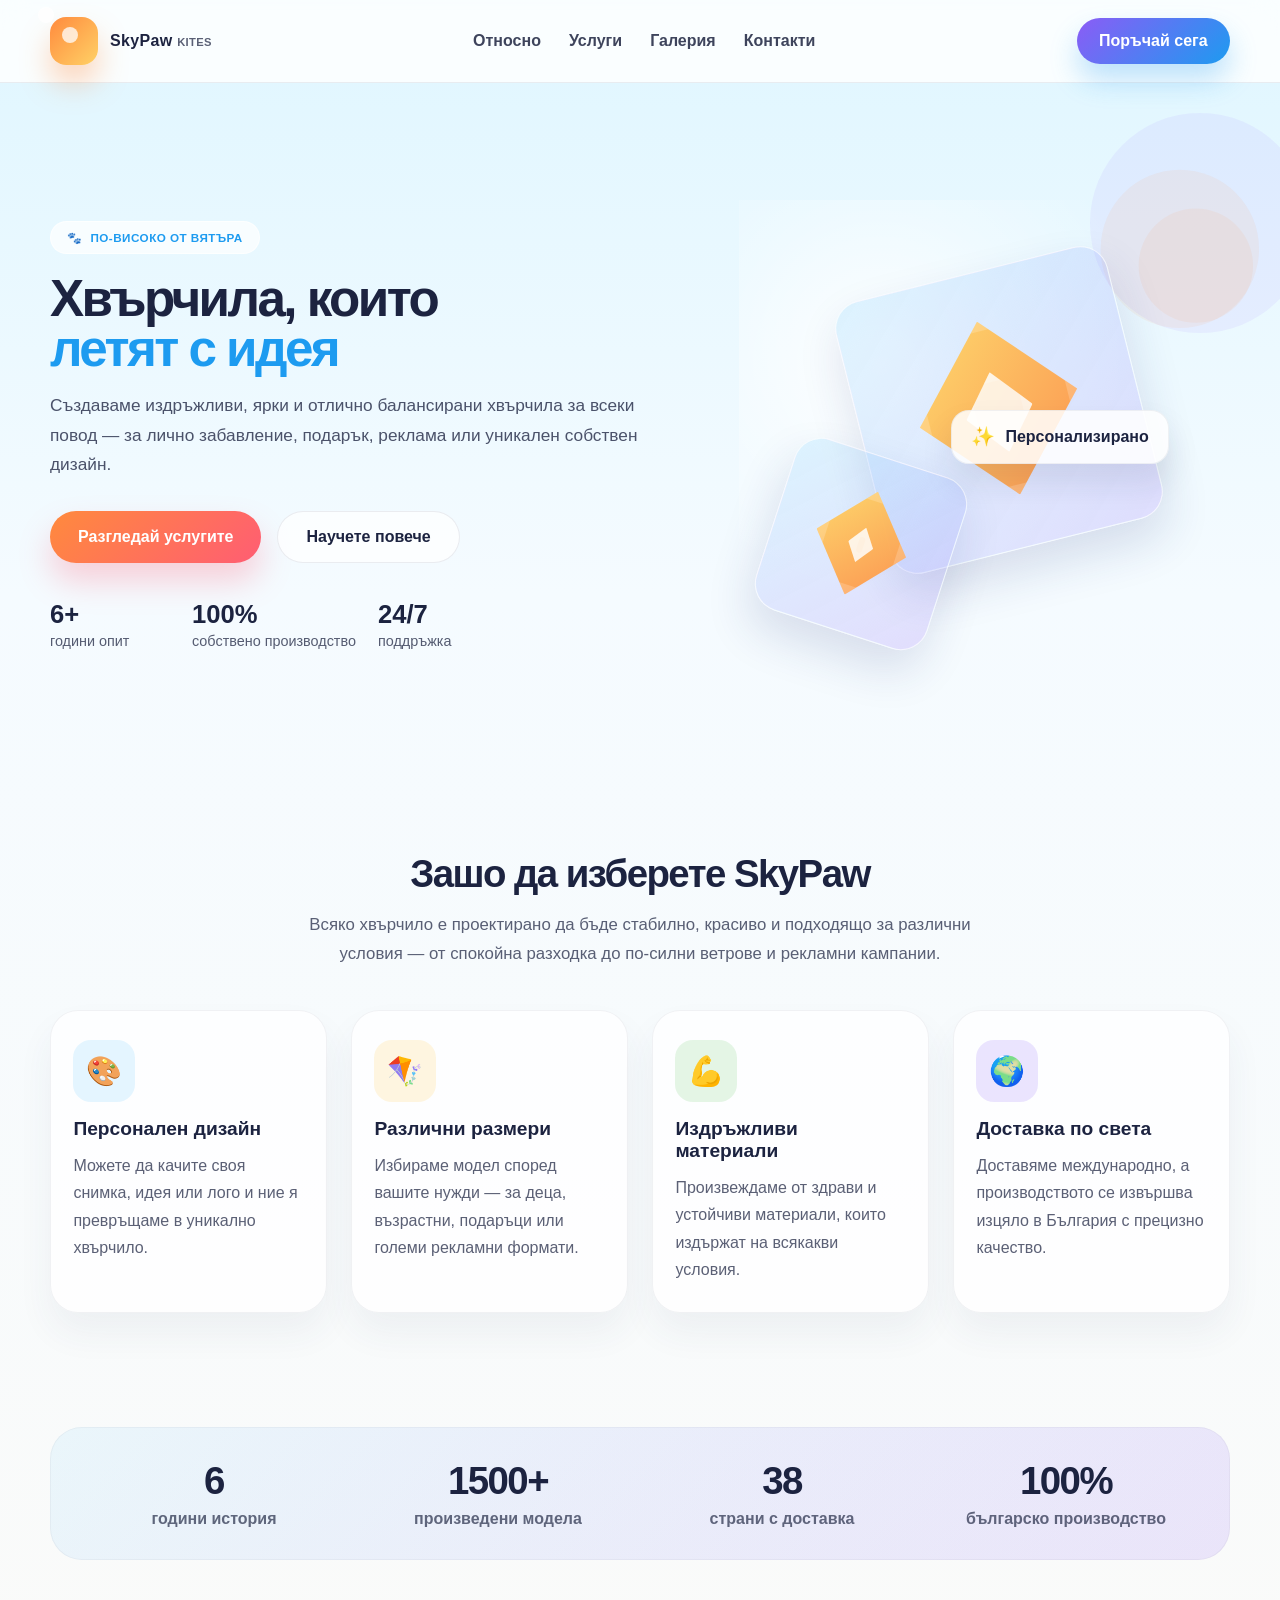
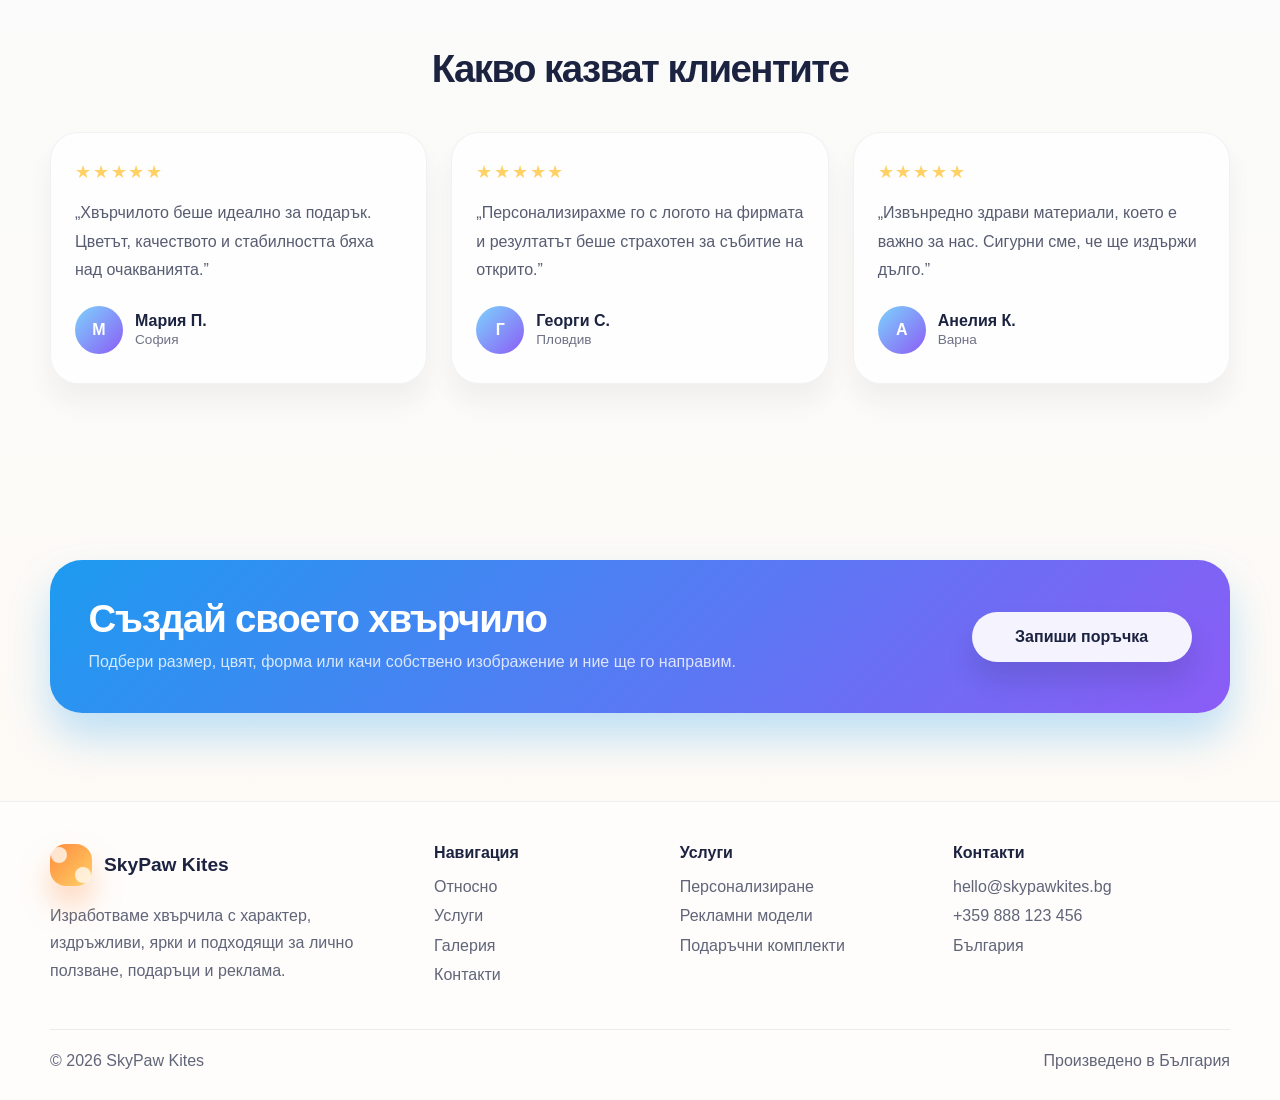
==== commit 54f9670c: "commit all changes" ====
--- a/index.html
+++ b/index.html
@@ -22,11 +22,10 @@
         </a>
 
         <nav class="nav" aria-label="Главна навигация">
-          <a href="#about">За нас</a>
-          <a href="#products">Продукти</a>
-          <a href="#process">Процес</a>
-          <a href="#gallery">Галерия</a>
-          <a href="#contacts">Контакти</a>
+          <a href="about.html">Относно</a>
+          <a href="services.html">Услуги</a>
+          <a href="gallery.html">Галерия</a>
+          <a href="contacts.html">Контакти</a>
         </nav>
 
         <a href="#contacts" class="nav-cta">Поръчай сега</a>
@@ -54,7 +53,7 @@
             </p>
 
             <div class="hero-actions">
-              <a href="#products" class="primary-btn">Разгледай колекцията</a>
+              <a href="services.html" class="primary-btn">Разгледай услугите</a>
               <a href="#about" class="secondary-btn">Научете повече</a>
             </div>
 
@@ -122,65 +121,6 @@
         </div>
       </section>
 
-      <section class="section" id="products">
-        <div class="container">
-          <div class="section-header reveal">
-            <h2>Най-популярните модели</h2>
-            <p>
-              Комбинираме ярки цветове, стабилни форми и практичност, така че всяко хвърчило да
-              бъде красиво и функционално.
-            </p>
-          </div>
-
-          <div class="product-grid">
-            <article class="product-card reveal">
-              <div class="product-visual" aria-label="Класическо хвърчило">
-                <span class="kite-shape"></span>
-              </div>
-              <div class="product-content">
-                <h3>Класическо хвърчило</h3>
-                <p>Класическа форма и най-добрият баланс между летене, стабилност и естетика.</p>
-                <div class="product-badges">
-                  <span>Малки</span>
-                  <span>Средни</span>
-                  <span>За подарък</span>
-                </div>
-              </div>
-            </article>
-
-            <article class="product-card reveal">
-              <div class="product-visual" aria-label="Ново хвърчило">
-                <span class="kite-shape"></span>
-              </div>
-              <div class="product-content">
-                <h3>Специално за реклама</h3>
-                <p>Големи панели, фирмено лого и уникален визуален дизайн за бизнес и кампании.</p>
-                <div class="product-badges">
-                  <span>Фирмено лого</span>
-                  <span>Голям размер</span>
-                  <span>Печати</span>
-                </div>
-              </div>
-            </article>
-
-            <article class="product-card reveal">
-              <div class="product-visual" aria-label="Персонализирано хвърчило">
-                <span class="kite-shape"></span>
-              </div>
-              <div class="product-content">
-                <h3>Персонализирано</h3>
-                <p>Качете снимка, дизайн или идея и ние я превъртим в красиво хвърчило по ваш избор.</p>
-                <div class="product-badges">
-                  <span>Собствен дизайн</span>
-                  <span>Цветове по избор</span>
-                  <span>Уникално</span>
-                </div>
-              </div>
-            </article>
-          </div>
-        </div>
-      </section>
-
       <section class="stats-strip">
         <div class="container">
           <div class="stats-box reveal">
@@ -200,78 +140,6 @@
               <strong>100%</strong>
               <span>българско производство</span>
             </div>
-          </div>
-        </div>
-      </section>
-
-      <section class="section" id="process">
-        <div class="container">
-          <div class="section-header reveal">
-            <h2>Как работим</h2>
-            <p>
-              От първата идея до готовия продукт — следваме ясна и лесна за клиента процедура.
-            </p>
-          </div>
-
-          <div class="process-grid">
-            <article class="process-card reveal">
-              <div class="process-number">1</div>
-              <h3>Изберете модел</h3>
-              <p>Изберете готов дизайн или заявете персонализиране според вашите желания.</p>
-            </article>
-
-            <article class="process-card reveal">
-              <div class="process-number">2</div>
-              <h3>Споделете идея</h3>
-              <p>Качете снимка, рисунка, лого или описание на мечтаното хвърчило.</p>
-            </article>
-
-            <article class="process-card reveal">
-              <div class="process-number">3</div>
-              <h3>Проектиране</h3>
-              <p>Нашият екип подбира размер, форма, цветове и материали за оптимален резултат.</p>
-            </article>
-
-            <article class="process-card reveal">
-              <div class="process-number">4</div>
-              <h3>Изпращане</h3>
-              <p>Готовият продукт се създава и изпраща навсякъде по света с внимание към детайла.</p>
-            </article>
-          </div>
-        </div>
-      </section>
-
-      <section class="section" id="gallery">
-        <div class="container">
-          <div class="section-header reveal">
-            <h2>Вдъхновяващи идеи</h2>
-            <p>
-              От семейни подаръци до рекламни кампании — всяка работа е уникална и заслужава да
-              бъде представена с ярки цветове и стил.
-            </p>
-          </div>
-
-          <div class="gallery-grid">
-            <article class="gallery-card reveal">
-              <div class="overlay">
-                <strong>Рекламни кампании</strong>
-                <span>Брандове и логотипи в движение</span>
-              </div>
-            </article>
-
-            <article class="gallery-card reveal">
-              <div class="overlay">
-                <strong>Почивка на открито</strong>
-                <span>Подаръци, които летят с вятъра</span>
-              </div>
-            </article>
-
-            <article class="gallery-card reveal">
-              <div class="overlay">
-                <strong>Лично забавление</strong>
-                <span>Цветни и стабилни модели за всеки</span>
-              </div>
-            </article>
           </div>
         </div>
       </section>
@@ -352,26 +220,27 @@
           <div class="footer-col">
             <h4>Навигация</h4>
             <ul>
-              <li><a href="#about">За нас</a></li>
-              <li><a href="#products">Продукти</a></li>
-              <li><a href="#process">Процес</a></li>
+              <li><a href="about.html">Относно</a></li>
+              <li><a href="services.html">Услуги</a></li>
+              <li><a href="gallery.html">Галерия</a></li>
+              <li><a href="contacts.html">Контакти</a></li>
             </ul>
           </div>
 
           <div class="footer-col">
             <h4>Услуги</h4>
             <ul>
-              <li>Персонализиране</li>
-              <li>Рекламни модели</li>
-              <li>Подаръчни комплекти</li>
+              <li><a href="services.html#personalization">Персонализиране</a></li>
+              <li><a href="services.html#advertising">Рекламни модели</a></li>
+              <li><a href="services.html#gifts">Подаръчни комплекти</a></li>
             </ul>
           </div>
 
           <div class="footer-col">
             <h4>Контакти</h4>
             <ul>
-              <li>hello@skypawkites.bg</li>
-              <li>+359 888 123 456</li>
+              <li><a href="mailto:hello@skypawkites.bg">hello@skypawkites.bg</a></li>
+              <li><a href="tel:+359888123456">+359 888 123 456</a></li>
               <li>България</li>
             </ul>
           </div>
--- a/style.css
+++ b/style.css
@@ -414,10 +414,231 @@
   font-size: 1.05rem;
 }
 
+.services-hero {
+  padding: 88px 0;
+  background:
+    radial-gradient(circle at 82% 25%, rgba(255, 209, 102, 0.35), transparent 25%),
+    linear-gradient(135deg, rgba(125, 211, 252, 0.34), rgba(139, 92, 246, 0.12));
+}
+
+.services-hero-content {
+  max-width: 820px;
+  text-align: center;
+}
+
+.services-hero h1 {
+  margin: 1.2rem 0 1rem;
+  font-size: clamp(2.6rem, 5vw, 4.5rem);
+  line-height: 1;
+  letter-spacing: -0.05em;
+}
+
+.services-hero h1 span {
+  color: var(--sky-deep);
+}
+
+.services-hero p {
+  max-width: 700px;
+  margin: 0 auto 1.8rem;
+  color: rgba(28, 35, 64, 0.76);
+  font-size: 1.08rem;
+  line-height: 1.75;
+}
+
+.service-grid,
+.options-grid {
+  display: grid;
+  grid-template-columns: repeat(2, minmax(0, 1fr));
+  gap: 24px;
+}
+
+.contact-grid {
+  display: grid;
+  grid-template-columns: repeat(3, minmax(0, 1fr));
+  gap: 24px;
+}
+
+.service-card,
+.option-card {
+  padding: clamp(1.5rem, 3vw, 2.2rem);
+  border: 1px solid rgba(28, 35, 64, 0.07);
+  border-radius: 28px;
+  background: rgba(255, 255, 255, 0.82);
+  box-shadow: 0 20px 36px rgba(49, 62, 103, 0.06);
+  scroll-margin-top: 110px;
+}
+
+.service-icon {
+  display: grid;
+  width: 58px;
+  height: 58px;
+  margin-bottom: 1.1rem;
+  place-items: center;
+  border-radius: 18px;
+  background: rgba(125, 211, 252, 0.2);
+  font-size: 1.8rem;
+}
+
+.service-card h3,
+.option-card h3 {
+  margin: 0 0 0.8rem;
+  font-size: 1.35rem;
+}
+
+.service-card p,
+.option-card p,
+.service-card li,
+.option-card li {
+  color: rgba(28, 35, 64, 0.74);
+  line-height: 1.7;
+}
+
+.service-card p,
+.option-card p {
+  margin: 0 0 0.9rem;
+}
+
+.service-card ul,
+.option-card ul {
+  margin: 0;
+  padding-left: 1.2rem;
+}
+
+.service-card li + li,
+.option-card li + li {
+  margin-top: 0.45rem;
+}
+
+.service-card li::marker,
+.option-card li::marker {
+  color: var(--sky-deep);
+}
+
+.service-card:nth-child(2) .service-icon {
+  background: rgba(255, 209, 102, 0.24);
+}
+
+.service-card:nth-child(3) .service-icon {
+  background: rgba(139, 92, 246, 0.16);
+}
+
+.service-card:nth-child(4) .service-icon {
+  background: rgba(124, 207, 125, 0.2);
+}
+
+.contact-card {
+  padding: clamp(1.5rem, 3vw, 2.2rem);
+  border: 1px solid rgba(28, 35, 64, 0.07);
+  border-radius: 28px;
+  background: rgba(255, 255, 255, 0.82);
+  box-shadow: 0 20px 36px rgba(49, 62, 103, 0.06);
+}
+
+.contact-card h3 {
+  margin: 0 0 0.7rem;
+  font-size: 1.3rem;
+}
+
+.contact-card p {
+  margin: 0 0 1rem;
+  color: rgba(28, 35, 64, 0.74);
+  line-height: 1.7;
+}
+
+.contact-link {
+  color: var(--sky-deep);
+  font-weight: 800;
+  overflow-wrap: anywhere;
+}
+
+.contact-link:hover,
+.contact-link:focus-visible {
+  text-decoration: underline;
+}
+
+.service-options-section {
+  background: rgba(255, 255, 255, 0.42);
+}
+
+.option-card {
+  background: rgba(255, 255, 255, 0.9);
+}
+
+.option-note {
+  margin-top: 1.2rem !important;
+  padding: 0.9rem 1rem;
+  border-left: 3px solid var(--sky-deep);
+  border-radius: 0 12px 12px 0;
+  background: rgba(125, 211, 252, 0.12);
+  font-size: 0.92rem;
+}
+
+.service-flow {
+  display: grid;
+  grid-template-columns: 0.9fr 1.1fr;
+  align-items: start;
+  gap: 48px;
+  padding: clamp(1.5rem, 4vw, 3rem);
+  border-radius: 32px;
+  background: rgba(255, 255, 255, 0.78);
+  box-shadow: 0 20px 36px rgba(49, 62, 103, 0.06);
+}
+
+.service-flow h2 {
+  margin: 1rem 0 0.8rem;
+  font-size: clamp(1.8rem, 3vw, 2.5rem);
+  line-height: 1.1;
+}
+
+.service-flow p {
+  margin: 0;
+  color: rgba(28, 35, 64, 0.74);
+  line-height: 1.75;
+}
+
+.service-flow ol {
+  display: grid;
+  gap: 1rem;
+  margin: 0;
+  padding: 0;
+  list-style: none;
+  counter-reset: service-step;
+}
+
+.service-flow li {
+  position: relative;
+  min-height: 54px;
+  padding-left: 3.8rem;
+  counter-increment: service-step;
+}
+
+.service-flow li::before {
+  position: absolute;
+  top: 0;
+  left: 0;
+  display: grid;
+  width: 42px;
+  height: 42px;
+  place-items: center;
+  border-radius: 14px;
+  background: linear-gradient(135deg, var(--sun), var(--orange));
+  color: var(--white);
+  content: counter(service-step);
+  font-weight: 900;
+}
+
+.service-flow li strong,
+.service-flow li span {
+  display: block;
+}
+
+.service-flow li span {
+  margin-top: 0.2rem;
+  color: rgba(28, 35, 64, 0.7);
+  line-height: 1.55;
+}
+
 .feature-grid,
-.product-grid,
-.process-grid,
-.gallery-grid,
 .testimonials,
 .footer-grid {
   display: grid;
@@ -462,93 +683,6 @@
   color: rgba(28, 35, 64, 0.72);
 }
 
-.product-grid {
-  grid-template-columns: repeat(3, minmax(0, 1fr));
-}
-
-.product-card {
-  position: relative;
-  overflow: hidden;
-  border-radius: 30px;
-  border: 1px solid rgba(28, 35, 64, 0.06);
-  background: rgba(255, 255, 255, 0.8);
-  box-shadow: 0 20px 30px rgba(45, 53, 93, 0.08);
-}
-
-.product-visual {
-  position: relative;
-  aspect-ratio: 1.1;
-  display: grid;
-  place-items: center;
-  font-size: 0;
-  background: linear-gradient(180deg, rgba(125, 211, 252, 0.18), rgba(255, 255, 255, 0.9));
-}
-
-.product-visual .kite-shape {
-  position: relative;
-  width: 180px;
-  height: 180px;
-  display: block;
-  transform: rotate(-12deg);
-}
-
-.product-visual .kite-shape::before,
-.product-visual .kite-shape::after {
-  content: "";
-  position: absolute;
-  inset: 0;
-  background: linear-gradient(135deg, #ffcf5c, #ff8a3d);
-  clip-path: polygon(50% 0%, 100% 50%, 50% 100%, 0% 50%);
-  border-radius: 20px;
-}
-
-.product-visual .kite-shape::after {
-  inset: 46px 52px;
-  background: rgba(255, 255, 255, 0.6);
-}
-
-.product-card:nth-child(2) .kite-shape::before,
-.product-card:nth-child(2) .kite-shape::after {
-  background: linear-gradient(135deg, #8bd8ff, #6d9eff);
-}
-
-.product-card:nth-child(3) .kite-shape::before,
-.product-card:nth-child(3) .kite-shape::after {
-  background: linear-gradient(135deg, #9ae6b4, #4ac5a5);
-}
-
-.product-content {
-  padding: 1.5rem 1.4rem 1.8rem;
-}
-
-.product-content h3 {
-  margin: 0 0 0.5rem;
-  font-size: 1.35rem;
-}
-
-.product-content p {
-  margin: 0;
-  color: rgba(28, 35, 64, 0.72);
-  line-height: 1.7;
-}
-
-.product-badges {
-  display: flex;
-  flex-wrap: wrap;
-  gap: 10px;
-  margin-top: 1rem;
-}
-
-.product-badges span {
-  display: inline-flex;
-  padding: 0.5rem 0.8rem;
-  border-radius: 999px;
-  background: rgba(125, 211, 252, 0.12);
-  color: var(--navy);
-  font-size: 0.76rem;
-  font-weight: 700;
-}
-
 .stats-strip {
   padding: 26px 0 0;
 }
@@ -581,84 +715,71 @@
   font-weight: 700;
 }
 
-.process-grid {
-  grid-template-columns: repeat(4, minmax(0, 1fr));
-}
-
-.process-card {
-  position: relative;
-  padding: 2rem 1.5rem;
-  background: rgba(255, 255, 255, 0.8);
-  border: 1px solid rgba(28, 35, 64, 0.06);
-  border-radius: 28px;
-  box-shadow: 0 16px 26px rgba(42, 51, 80, 0.05);
-}
-
-.process-number {
-  display: inline-grid;
-  place-items: center;
-  width: 44px;
-  height: 44px;
-  border-radius: 12px;
-  background: linear-gradient(135deg, var(--sun), var(--orange));
-  color: var(--white);
-  font-weight: 900;
-  margin-bottom: 1rem;
-}
-
-.process-card h3 {
-  margin: 0 0 0.7rem;
-}
-
-.process-card p {
+.gallery-photo-grid {
+  display: grid;
+  grid-template-columns: repeat(3, minmax(0, 1fr));
+  gap: 24px;
+}
+
+.gallery-photo {
   margin: 0;
-  color: rgba(28, 35, 64, 0.72);
+  overflow: hidden;
+  border: 1px solid rgba(28, 35, 64, 0.07);
+  border-radius: 24px;
+  background: rgba(255, 255, 255, 0.88);
+  box-shadow: 0 20px 30px rgba(45, 53, 93, 0.08);
+}
+
+.gallery-photo img {
+  width: 100%;
+  aspect-ratio: 4 / 3;
+  object-fit: cover;
+  background: linear-gradient(135deg, rgba(125, 211, 252, 0.2), rgba(139, 92, 246, 0.12));
+  transition: transform 0.35s ease;
+}
+
+.gallery-photo:hover img {
+  transform: scale(1.035);
+}
+
+.gallery-photo figcaption {
+  padding: 1rem 1.1rem 1.15rem;
+}
+
+.gallery-photo figcaption strong,
+.gallery-photo figcaption small {
+  display: block;
+}
+
+.gallery-photo figcaption strong {
+  margin-bottom: 0.55rem;
+  font-size: 1rem;
+}
+
+.gallery-photo figcaption small {
+  color: rgba(28, 35, 64, 0.68);
+  font-size: 0.75rem;
+  line-height: 1.6;
+}
+
+.gallery-photo figcaption a {
+  color: var(--sky-deep);
+}
+
+.gallery-photo figcaption a:hover,
+.gallery-photo figcaption a:focus-visible {
+  text-decoration: underline;
+}
+
+.gallery-disclaimer {
+  max-width: 860px;
+  margin: 0 auto 2rem;
+  padding: 1rem 1.2rem;
+  border-left: 3px solid var(--sky-deep);
+  border-radius: 0 14px 14px 0;
+  background: rgba(125, 211, 252, 0.12);
+  color: rgba(28, 35, 64, 0.75);
   line-height: 1.7;
-}
-
-.gallery-grid {
-  grid-template-columns: repeat(3, minmax(0, 1fr));
-}
-
-.gallery-card {
-  position: relative;
-  min-height: 260px;
-  border-radius: 28px;
-  overflow: hidden;
-  box-shadow: 0 20px 28px rgba(35, 43, 79, 0.08);
-  background-size: cover;
-  background-position: center;
-}
-
-.gallery-card:nth-child(1) {
-  background-image: linear-gradient(135deg, rgba(29, 155, 240, 0.15), rgba(255, 255, 255, 0)), url('https://images.unsplash.com/photo-1521295121783-8a321d551ad2?auto=format&fit=crop&w=1200&q=80');
-}
-
-.gallery-card:nth-child(2) {
-  background-image: linear-gradient(135deg, rgba(255, 138, 61, 0.2), rgba(255, 255, 255, 0)), url('https://images.unsplash.com/photo-1507525428034-b723cf961d3e?auto=format&fit=crop&w=1200&q=80');
-}
-
-.gallery-card:nth-child(3) {
-  background-image: linear-gradient(135deg, rgba(124, 207, 125, 0.18), rgba(255, 255, 255, 0)), url('https://images.unsplash.com/photo-1500530855697-b586d89ba3ee?auto=format&fit=crop&w=1200&q=80');
-}
-
-.gallery-card .overlay {
-  position: absolute;
-  inset: auto 0 0 0;
-  padding: 1.2rem 1.3rem 1.5rem;
-  background: linear-gradient(180deg, transparent, rgba(28, 35, 64, 0.7));
-  color: var(--white);
-}
-
-.gallery-card strong {
-  display: block;
-  font-size: 1.2rem;
-}
-
-.gallery-card span {
-  display: block;
-  margin-top: 0.28rem;
-  opacity: 0.9;
 }
 
 .testimonials {
@@ -724,6 +845,7 @@
   box-shadow: 0 24px 42px rgba(29, 155, 240, 0.28);
 }
 
+.cta-box h2,
 .cta-box h3 {
   margin: 0 0 0.45rem;
   font-size: clamp(1.8rem, 3vw, 2.6rem);
@@ -816,13 +938,17 @@
 @media (max-width: 980px) {
   .hero-grid,
   .feature-grid,
-  .product-grid,
-  .process-grid,
-  .gallery-grid,
+  .service-flow,
+  .contact-grid,
   .testimonials,
   .footer-grid,
   .stats-box {
     grid-template-columns: 1fr 1fr;
+  }
+
+  .gallery-photo-grid {
+    grid-template-columns: repeat(2, minmax(0, 1fr));
+    gap: 16px;
   }
 
   .hero-grid {
@@ -860,9 +986,11 @@
 
 @media (max-width: 640px) {
   .feature-grid,
-  .product-grid,
-  .process-grid,
-  .gallery-grid,
+  .service-grid,
+  .options-grid,
+  .contact-grid,
+  .service-flow,
+  .gallery-photo-grid,
   .testimonials,
   .stats-box,
   .footer-grid {
